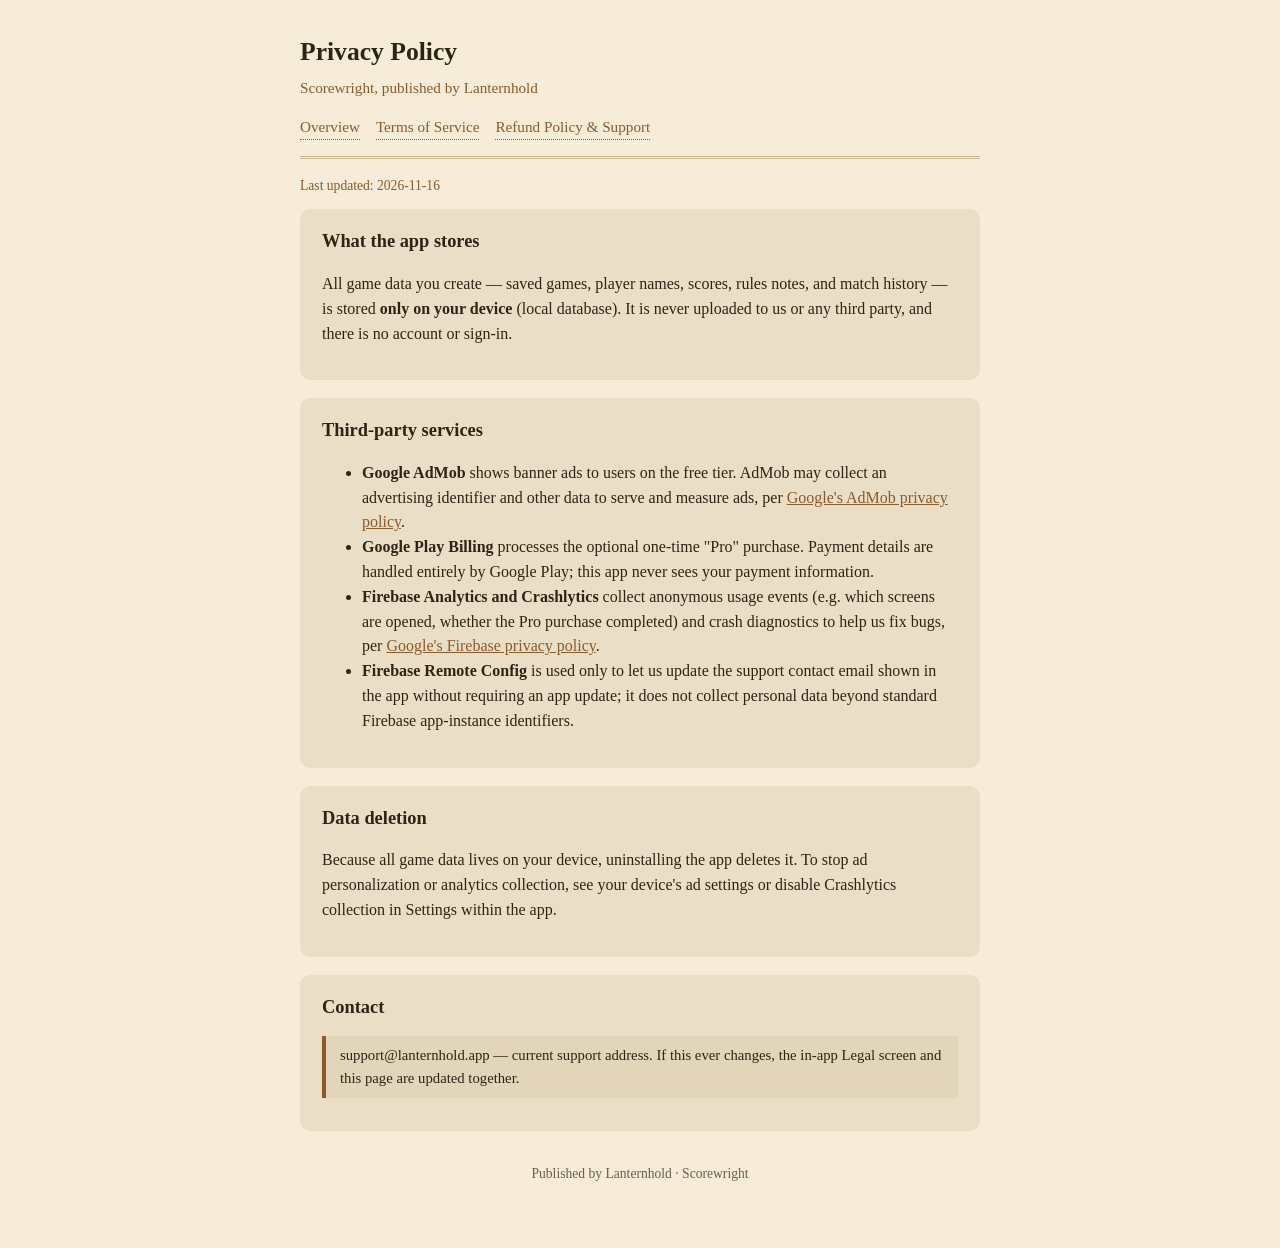
==== privacy.html @ d1fb409e "Scorewright legal/billing disclosure pages" ====
<!doctype html>
<html lang="en">
<head>
<meta charset="utf-8">
<meta name="viewport" content="width=device-width, initial-scale=1">
<title>Scorewright — Privacy Policy</title>
<link rel="stylesheet" href="style.css">
</head>
<body>
<div class="wrap">
  <header class="site">
    <h1>Privacy Policy</h1>
    <p>Scorewright, published by Lanternhold</p>
    <nav class="legal">
      <a href="index.html">Overview</a>
      <a href="terms.html">Terms of Service</a>
      <a href="refund.html">Refund Policy &amp; Support</a>
    </nav>
  </header>
  <p class="updated">Last updated: 2026-11-16</p>

  <section>
    <h2>What the app stores</h2>
    <p>All game data you create — saved games, player names, scores, rules notes, and match
    history — is stored <strong>only on your device</strong> (local database). It is never
    uploaded to us or any third party, and there is no account or sign-in.</p>
  </section>

  <section>
    <h2>Third-party services</h2>
    <ul>
      <li><strong>Google AdMob</strong> shows banner ads to users on the free tier. AdMob may
      collect an advertising identifier and other data to serve and measure ads, per
      <a href="https://support.google.com/admob/answer/6128543" target="_blank" rel="noopener">Google's AdMob privacy policy</a>.</li>
      <li><strong>Google Play Billing</strong> processes the optional one-time "Pro" purchase.
      Payment details are handled entirely by Google Play; this app never sees your payment
      information.</li>
      <li><strong>Firebase Analytics and Crashlytics</strong> collect anonymous usage events (e.g.
      which screens are opened, whether the Pro purchase completed) and crash diagnostics to help
      us fix bugs, per
      <a href="https://firebase.google.com/support/privacy" target="_blank" rel="noopener">Google's Firebase privacy policy</a>.</li>
      <li><strong>Firebase Remote Config</strong> is used only to let us update the support
      contact email shown in the app without requiring an app update; it does not collect
      personal data beyond standard Firebase app-instance identifiers.</li>
    </ul>
  </section>

  <section>
    <h2>Data deletion</h2>
    <p>Because all game data lives on your device, uninstalling the app deletes it. To stop ad
    personalization or analytics collection, see your device's ad settings or disable Crashlytics
    collection in Settings within the app.</p>
  </section>

  <section>
    <h2>Contact</h2>
    <p class="callout">support@lanternhold.app — current support address. If this ever changes,
    the in-app Legal screen and this page are updated together.</p>
  </section>

  <footer>Published by Lanternhold · Scorewright</footer>
</div>
</body>
</html>
---- style.css ----
:root {
  --paper: #f6ecd8;
  --paper-deep: #eadfc6;
  --ink: #2c2416;
  --accent: #8a5a2b;
  --rule: #c9b98f;
}
* { box-sizing: border-box; }
body {
  margin: 0;
  background: var(--paper);
  color: var(--ink);
  font-family: Georgia, "Iowan Old Style", "Palatino Linotype", serif;
  line-height: 1.55;
}
.wrap {
  max-width: 720px;
  margin: 0 auto;
  padding: 32px 20px 64px;
}
header.site {
  border-bottom: 3px double var(--rule);
  padding-bottom: 16px;
  margin-bottom: 24px;
}
header.site h1 { margin: 0 0 4px; font-size: 1.6rem; }
header.site p { margin: 0; color: var(--accent); font-size: 0.95rem; }
nav.legal {
  display: flex;
  gap: 16px;
  flex-wrap: wrap;
  margin: 16px 0 0;
  font-size: 0.95rem;
}
nav.legal a { color: var(--accent); text-decoration: none; border-bottom: 1px dotted var(--accent); }
nav.legal a:hover { text-decoration: underline; }
section { background: var(--paper-deep); border-radius: 10px; padding: 18px 22px; margin-bottom: 18px; }
h2 { margin-top: 0; font-size: 1.15rem; }
.updated { color: var(--accent); font-size: 0.85rem; margin-top: -8px; }
.callout {
  border-left: 4px solid var(--accent);
  padding: 8px 14px;
  background: rgba(138,90,43,0.08);
  font-size: 0.92rem;
}
footer { margin-top: 32px; font-size: 0.85rem; color: #6b5f45; text-align: center; }
a { color: var(--accent); }
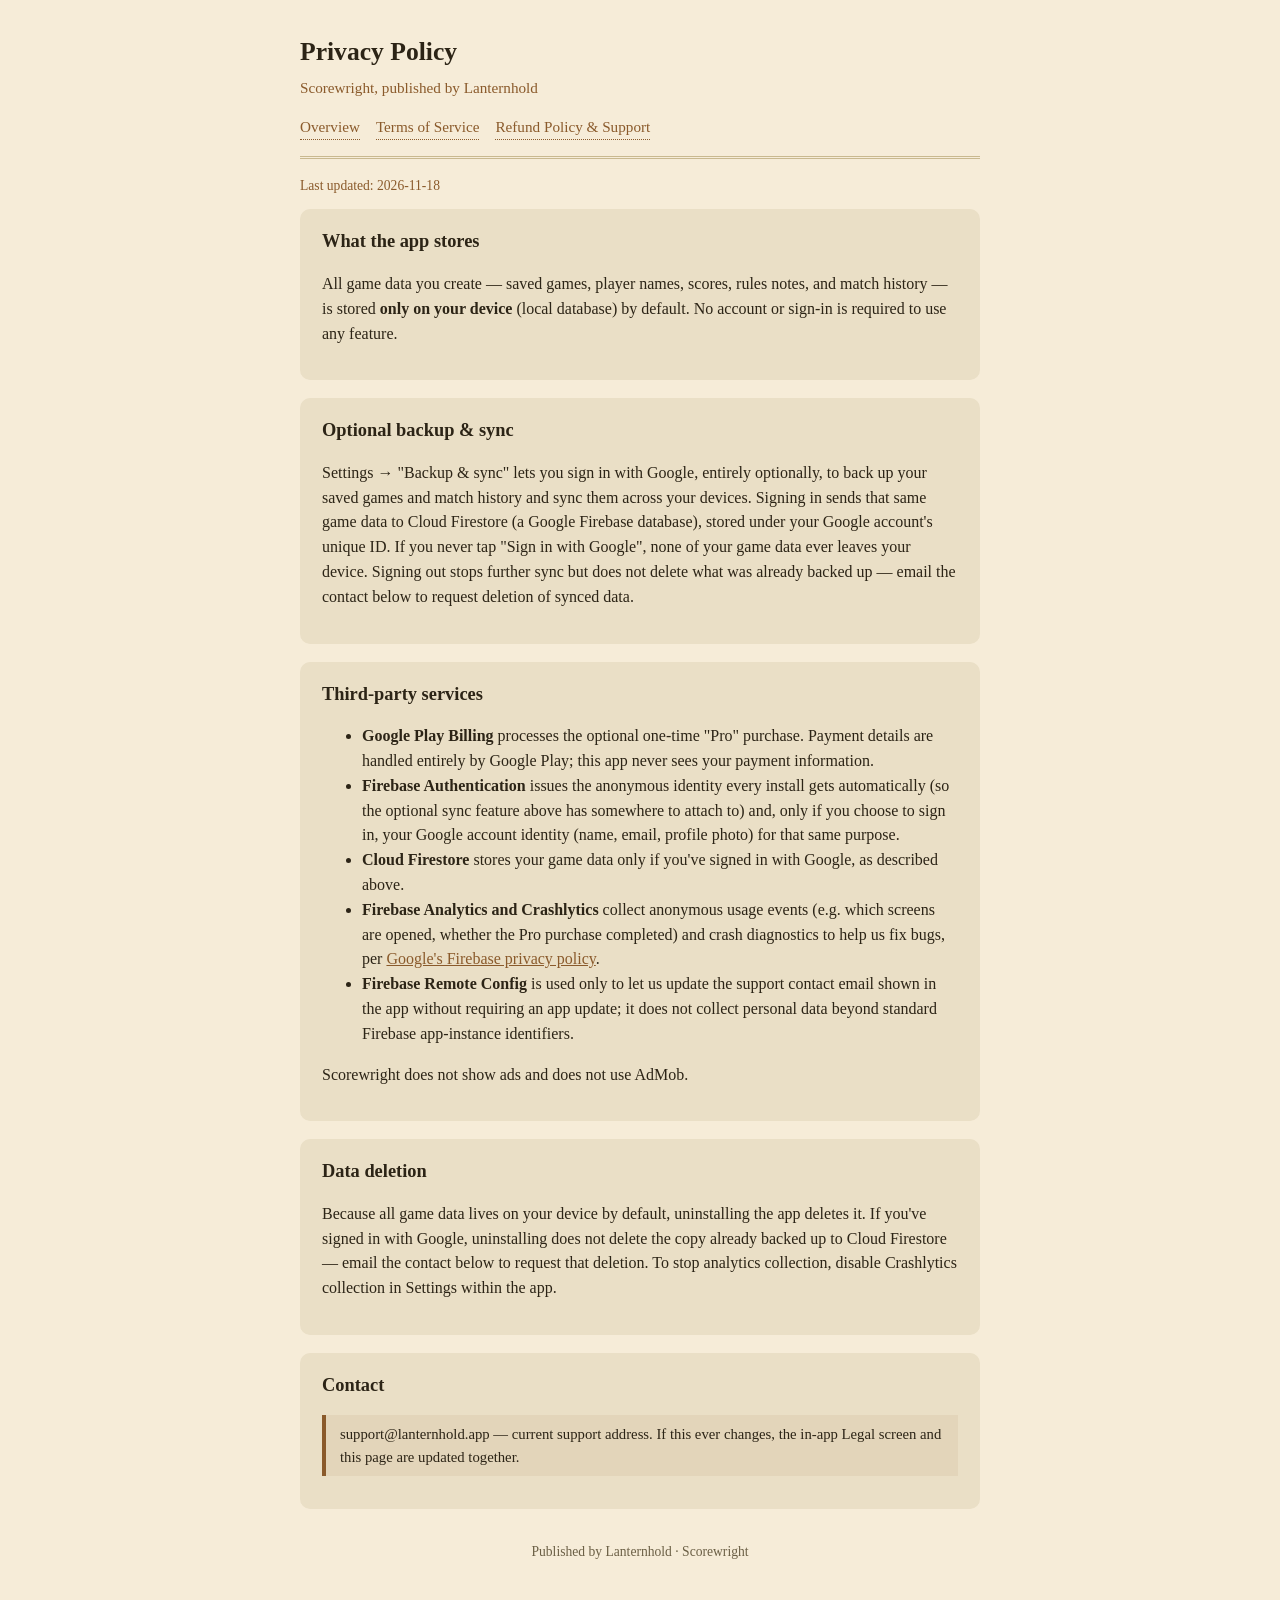
==== commit 50b8b230: "Update privacy policy: remove AdMob (removed from app), disclose optional Google Sign-In/Firestore b" ====
--- a/privacy.html
+++ b/privacy.html
@@ -17,24 +17,37 @@
       <a href="refund.html">Refund Policy &amp; Support</a>
     </nav>
   </header>
-  <p class="updated">Last updated: 2026-11-16</p>
+  <p class="updated">Last updated: 2026-11-18</p>
 
   <section>
     <h2>What the app stores</h2>
     <p>All game data you create — saved games, player names, scores, rules notes, and match
-    history — is stored <strong>only on your device</strong> (local database). It is never
-    uploaded to us or any third party, and there is no account or sign-in.</p>
+    history — is stored <strong>only on your device</strong> (local database) by default. No
+    account or sign-in is required to use any feature.</p>
+  </section>
+
+  <section>
+    <h2>Optional backup &amp; sync</h2>
+    <p>Settings &rarr; "Backup &amp; sync" lets you sign in with Google, entirely optionally, to
+    back up your saved games and match history and sync them across your devices. Signing in
+    sends that same game data to Cloud Firestore (a Google Firebase database), stored under your
+    Google account's unique ID. If you never tap "Sign in with Google", none of your game data
+    ever leaves your device. Signing out stops further sync but does not delete what was already
+    backed up — email the contact below to request deletion of synced data.</p>
   </section>
 
   <section>
     <h2>Third-party services</h2>
     <ul>
-      <li><strong>Google AdMob</strong> shows banner ads to users on the free tier. AdMob may
-      collect an advertising identifier and other data to serve and measure ads, per
-      <a href="https://support.google.com/admob/answer/6128543" target="_blank" rel="noopener">Google's AdMob privacy policy</a>.</li>
       <li><strong>Google Play Billing</strong> processes the optional one-time "Pro" purchase.
       Payment details are handled entirely by Google Play; this app never sees your payment
       information.</li>
+      <li><strong>Firebase Authentication</strong> issues the anonymous identity every install
+      gets automatically (so the optional sync feature above has somewhere to attach to) and, only
+      if you choose to sign in, your Google account identity (name, email, profile photo) for
+      that same purpose.</li>
+      <li><strong>Cloud Firestore</strong> stores your game data only if you've signed in with
+      Google, as described above.</li>
       <li><strong>Firebase Analytics and Crashlytics</strong> collect anonymous usage events (e.g.
       which screens are opened, whether the Pro purchase completed) and crash diagnostics to help
       us fix bugs, per
@@ -43,13 +56,15 @@
       contact email shown in the app without requiring an app update; it does not collect
       personal data beyond standard Firebase app-instance identifiers.</li>
     </ul>
+    <p>Scorewright does not show ads and does not use AdMob.</p>
   </section>
 
   <section>
     <h2>Data deletion</h2>
-    <p>Because all game data lives on your device, uninstalling the app deletes it. To stop ad
-    personalization or analytics collection, see your device's ad settings or disable Crashlytics
-    collection in Settings within the app.</p>
+    <p>Because all game data lives on your device by default, uninstalling the app deletes it. If
+    you've signed in with Google, uninstalling does not delete the copy already backed up to
+    Cloud Firestore — email the contact below to request that deletion. To stop analytics
+    collection, disable Crashlytics collection in Settings within the app.</p>
   </section>
 
   <section>
